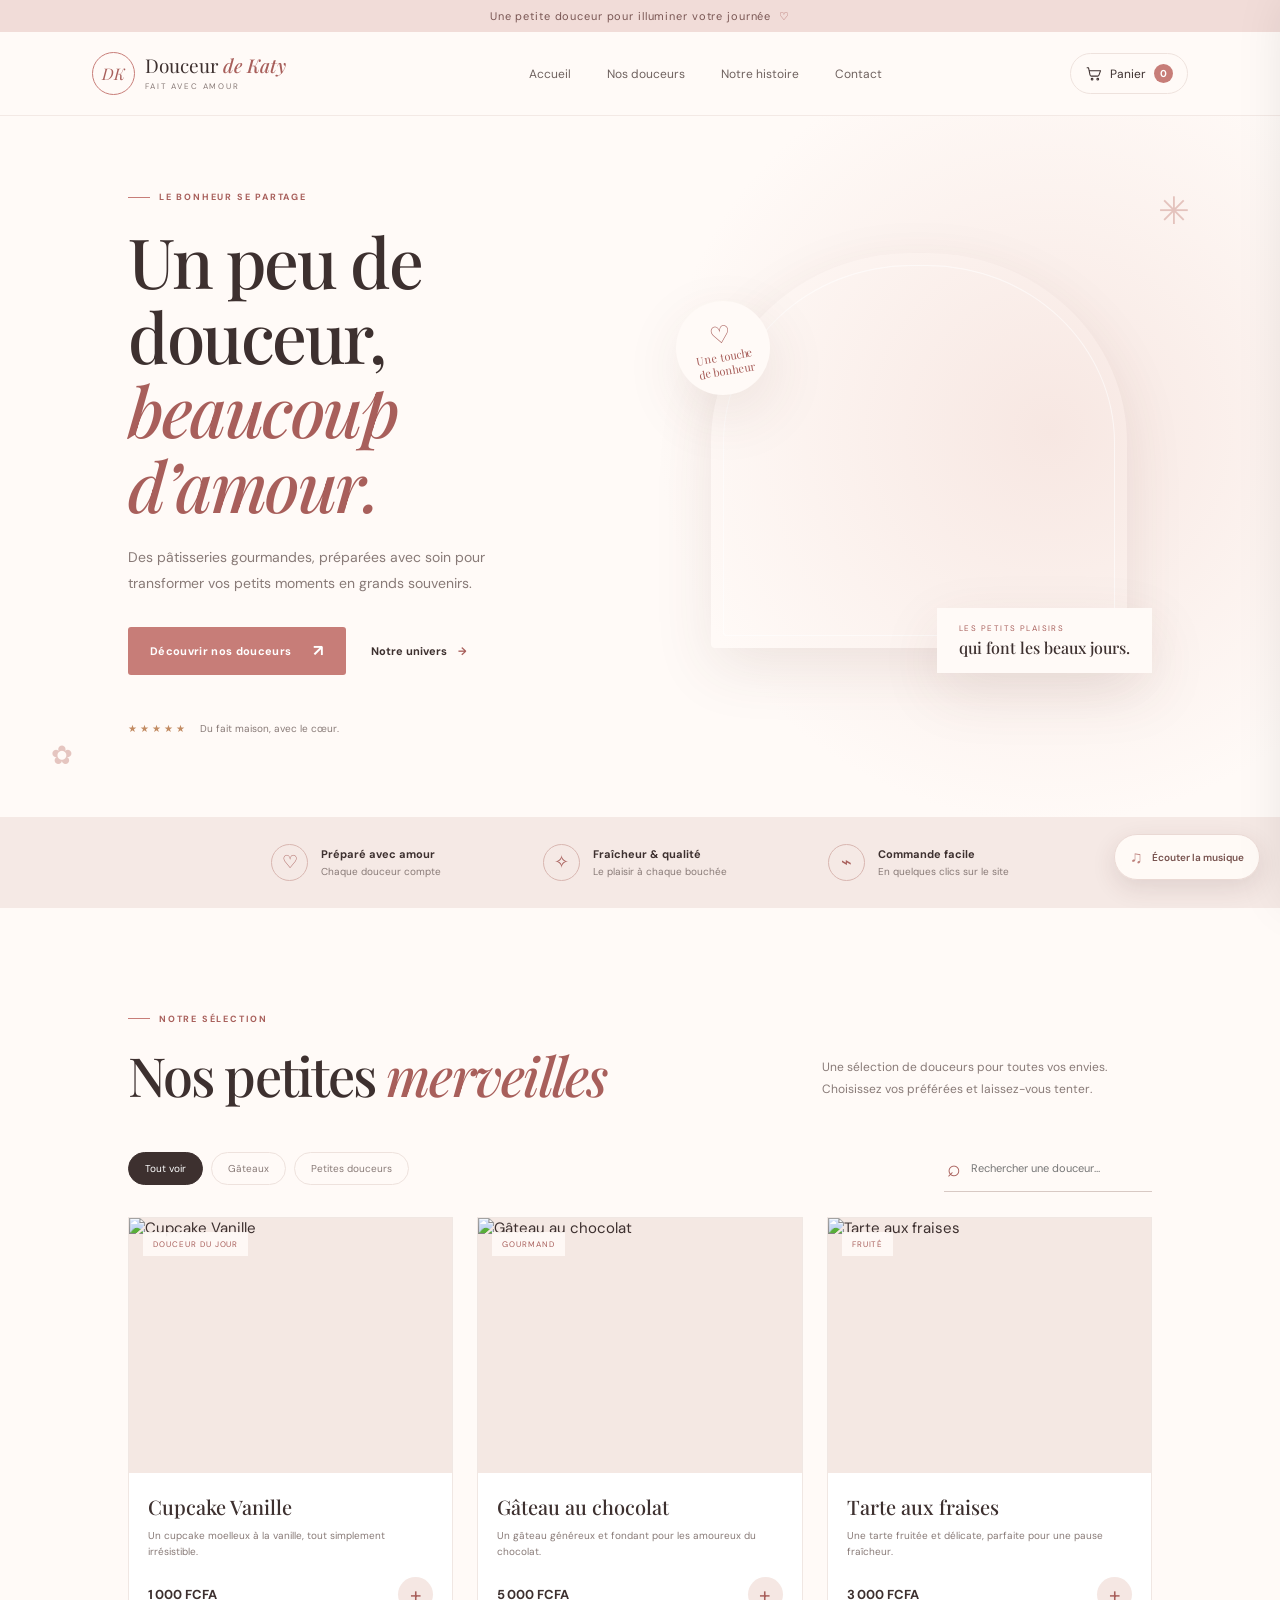
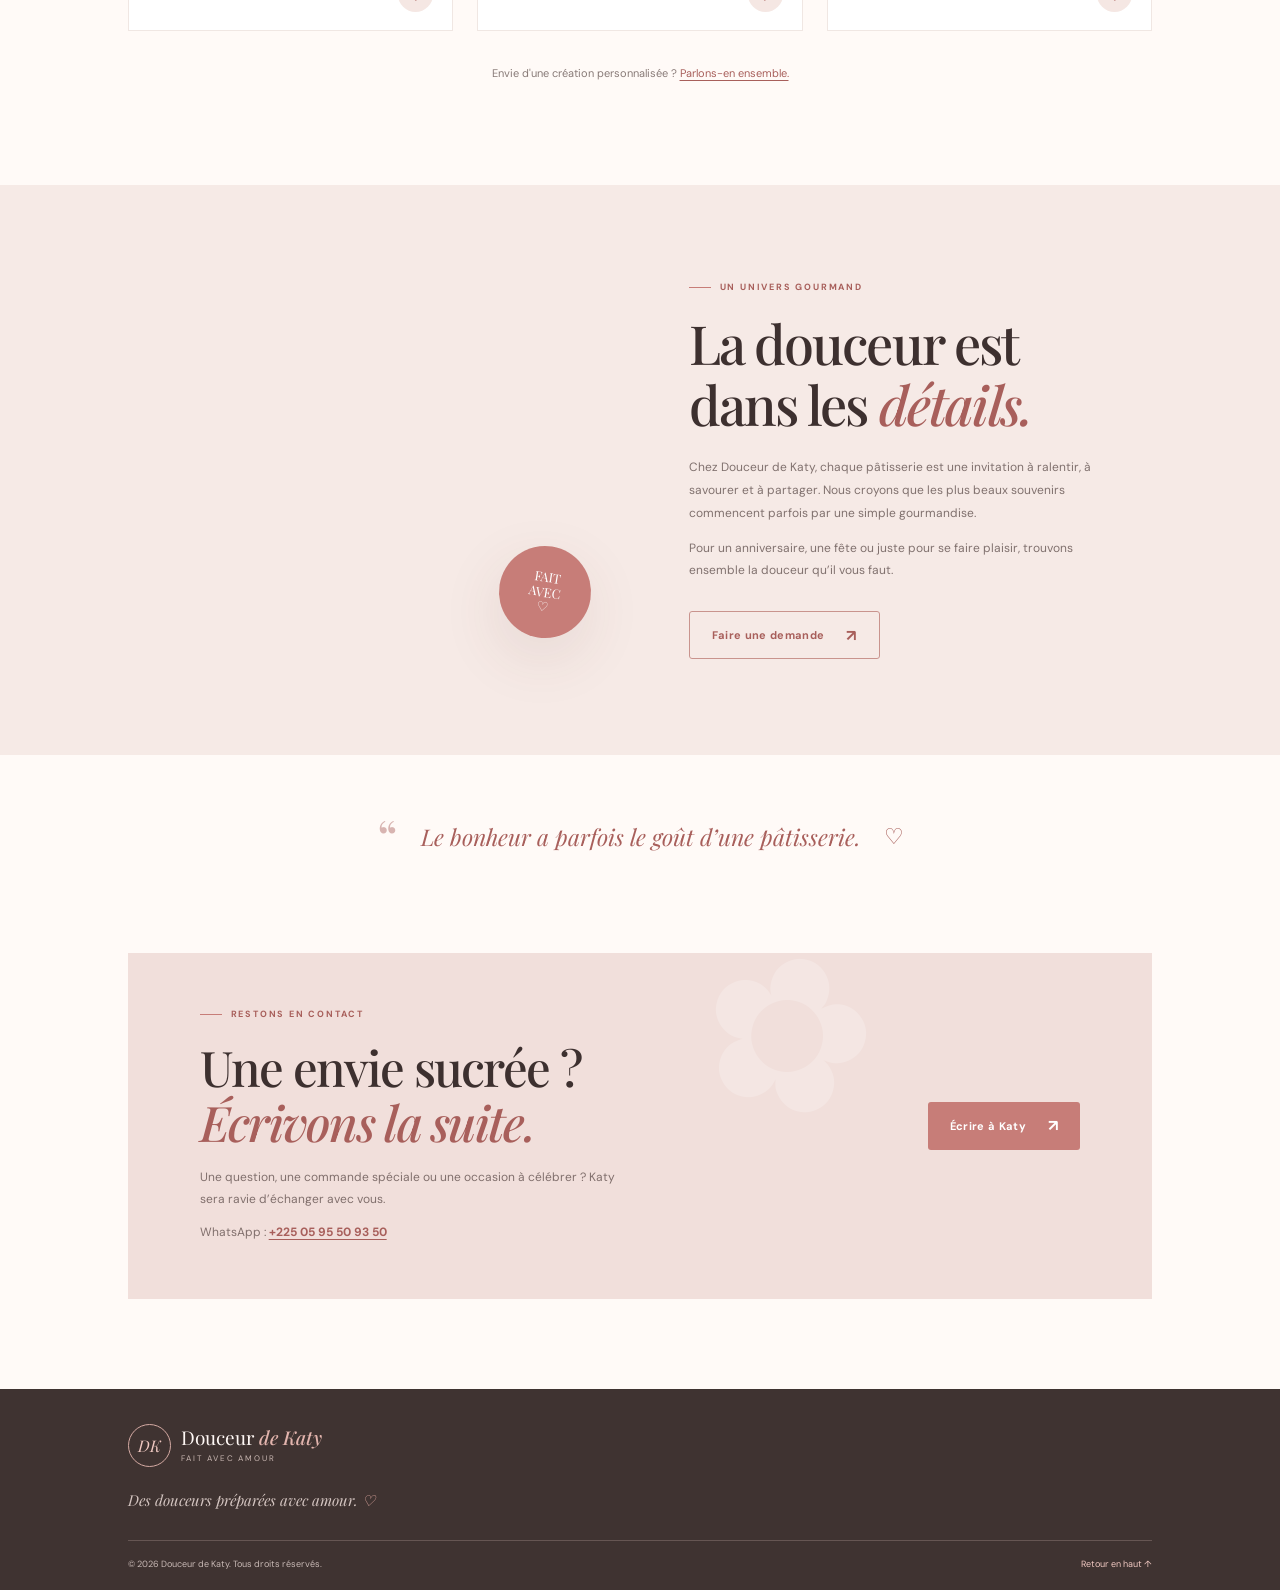
==== index.html @ 5e724a53 "Publish Douceur de Katy site" ====
<!DOCTYPE html>
<html lang="fr">
<head>
  <meta charset="UTF-8">
  <meta name="viewport" content="width=device-width, initial-scale=1.0">
  <meta name="description" content="Douceur de Katy — pâtisseries préparées avec amour. Découvrez nos douceurs et passez commande directement sur notre site.">
  <meta name="theme-color" content="#fff8f5">
  <title>Douceur de Katy | Des douceurs préparées avec amour</title>
  <link rel="preconnect" href="https://fonts.googleapis.com">
  <link rel="preconnect" href="https://fonts.gstatic.com" crossorigin>
  <link href="https://fonts.googleapis.com/css2?family=DM+Sans:wght@400;500;600;700&family=Playfair+Display:wght@500;600;700&display=swap" rel="stylesheet">
  <link rel="stylesheet" href="style.css">
</head>
<body>
  <div class="announcement">Une petite douceur pour illuminer votre journée <span>♡</span></div>
  <header class="site-header" id="top">
    <a class="brand" href="#top" aria-label="Douceur de Katy, accueil">
      <span class="brand-mark">DK</span>
      <span class="brand-name">Douceur <em>de Katy</em><small>FAIT AVEC AMOUR</small></span>
    </a>
    <button class="menu-toggle" id="menuToggle" aria-label="Ouvrir le menu" aria-expanded="false"><span></span><span></span><span></span></button>
    <nav class="main-nav" id="mainNav">
      <a href="#top">Accueil</a><a href="#boutique">Nos douceurs</a><a href="#histoire">Notre histoire</a><a href="#contact">Contact</a>
    </nav>
    <button class="cart-button" id="openCart" aria-label="Ouvrir le panier">
      <svg viewBox="0 0 24 24" aria-hidden="true"><path d="M3 4h2l2.1 10.1a2 2 0 0 0 2 1.6h8.7a2 2 0 0 0 1.9-1.4L22 8H6"/><circle cx="10" cy="20" r="1.2"/><circle cx="18" cy="20" r="1.2"/></svg>
      <span>Panier</span><b id="cartCount">0</b>
    </button>
  </header>

  <main>
    <section class="hero">
      <div class="hero-copy reveal">
        <p class="eyebrow"><span></span> LE BONHEUR SE PARTAGE</p>
        <h1>Un peu de douceur,<br><em>beaucoup d’amour.</em></h1>
        <p class="hero-text">Des pâtisseries gourmandes, préparées avec soin pour transformer vos petits moments en grands souvenirs.</p>
        <div class="hero-actions"><a class="btn btn-primary" href="#boutique">Découvrir nos douceurs <span>↗</span></a><a class="text-link" href="#histoire">Notre univers <span>→</span></a></div>
        <div class="hero-note"><span class="note-stars">★★★★★</span><span>Du fait maison, avec le cœur.</span></div>
      </div>
      <div class="hero-visual reveal">
        <div class="hero-photo"></div>
        <div class="photo-sticker"><span>♡</span><small>Une touche<br>de bonheur</small></div>
        <div class="hero-caption"><span>LES PETITS PLAISIRS</span><b>qui font les beaux jours.</b></div>
      </div>
      <div class="hero-decoration decor-one">✳</div><div class="hero-decoration decor-two">✿</div>
    </section>

    <section class="benefits" aria-label="Nos engagements">
      <div><span class="benefit-icon">♡</span><p><b>Préparé avec amour</b><small>Chaque douceur compte</small></p></div>
      <div><span class="benefit-icon">✧</span><p><b>Fraîcheur & qualité</b><small>Le plaisir à chaque bouchée</small></p></div>
      <div><span class="benefit-icon">⌁</span><p><b>Commande facile</b><small>En quelques clics sur le site</small></p></div>
    </section>

    <section class="shop-section section-pad" id="boutique">
      <div class="section-heading reveal">
        <div><p class="eyebrow"><span></span> NOTRE SÉLECTION</p><h2>Nos petites <em>merveilles</em></h2></div>
        <p>Une sélection de douceurs pour toutes vos envies. Choisissez vos préférées et laissez-vous tenter.</p>
      </div>
      <div class="shop-tools reveal">
        <div class="filters" id="filters"><button class="filter active" data-filter="Tous">Tout voir</button><button class="filter" data-filter="Gâteaux">Gâteaux</button><button class="filter" data-filter="Individuels">Petites douceurs</button></div>
        <label class="search-box"><span>⌕</span><input type="search" id="productSearch" placeholder="Rechercher une douceur…" aria-label="Rechercher un produit"></label>
      </div>
      <div class="product-grid" id="productGrid"></div>
      <p class="catalog-note">Envie d'une création personnalisée ? <a href="#contact">Parlons-en ensemble.</a></p>
    </section>

    <section class="story-section" id="histoire">
      <div class="story-image reveal"><div class="story-image-inner"></div><span class="story-seal">FAIT<br>AVEC<br>♡</span></div>
      <div class="story-copy reveal"><p class="eyebrow"><span></span> UN UNIVERS GOURMAND</p><h2>La douceur est<br>dans les <em>détails.</em></h2><p>Chez Douceur de Katy, chaque pâtisserie est une invitation à ralentir, à savourer et à partager. Nous croyons que les plus beaux souvenirs commencent parfois par une simple gourmandise.</p><p>Pour un anniversaire, une fête ou juste pour se faire plaisir, trouvons ensemble la douceur qu’il vous faut.</p><a href="#contact" class="btn btn-outline">Faire une demande <span>↗</span></a></div>
    </section>

    <section class="quote-band"><span>“</span><p>Le bonheur a parfois le goût d’une pâtisserie.</p><span>♡</span></section>

    <section class="contact-section section-pad" id="contact">
      <div class="contact-card reveal">
        <div><p class="eyebrow"><span></span> RESTONS EN CONTACT</p><h2>Une envie sucrée ?<br><em>Écrivons la suite.</em></h2><p>Une question, une commande spéciale ou une occasion à célébrer ? Katy sera ravie d’échanger avec vous.</p><p class="contact-whatsapp">WhatsApp : <a href="https://wa.me/2250595509350" target="_blank" rel="noopener noreferrer">+225 05 95 50 93 50</a></p></div>
        <a class="btn btn-primary" href="https://wa.me/2250595509350" target="_blank" rel="noopener noreferrer">Écrire à Katy <span>↗</span></a>
        <div class="contact-flower">✿</div>
      </div>
    </section>
  </main>

  <footer class="footer" id="footer">
    <a class="brand footer-brand" href="#top"><span class="brand-mark">DK</span><span class="brand-name">Douceur <em>de Katy</em><small>FAIT AVEC AMOUR</small></span></a>
    <p>Des douceurs préparées avec amour. <span>♡</span></p>
    <div class="footer-bottom"><span>© <span id="year"></span> Douceur de Katy. Tous droits réservés.</span><a href="#top">Retour en haut ↑</a></div>
  </footer>

  <div class="cart-overlay" id="cartOverlay"></div>
  <aside class="cart-drawer" id="cartDrawer" aria-label="Votre panier" aria-hidden="true">
    <div class="cart-head"><div><p class="eyebrow">VOTRE SÉLECTION</p><h3>Mon panier <span id="drawerCount">(0)</span></h3></div><button class="icon-button" id="closeCart" aria-label="Fermer le panier">×</button></div>
    <div class="cart-items" id="cartItems"><div class="empty-cart"><span>♡</span><b>Votre panier est encore vide</b><p>Ajoutez une petite douceur pour commencer.</p></div></div>
    <div class="cart-foot"><div class="total-line"><span>Total estimé</span><strong id="cartTotal">0 FCFA</strong></div><p>Le paiement se fera à la livraison ou au retrait.</p><button class="btn btn-primary checkout-button" id="checkoutButton">Finaliser ma commande <span>↗</span></button></div>
  </aside>

  <div class="checkout-modal" id="checkoutModal" aria-hidden="true">
    <div class="modal-backdrop" id="modalBackdrop"></div>
    <form class="checkout-form" id="checkoutForm">
      <button type="button" class="icon-button modal-close" id="closeModal" aria-label="Fermer">×</button>
      <p class="eyebrow"><span></span> DERNIÈRE ÉTAPE</p><h3>Vos coordonnées</h3><p class="modal-intro">Vérifiez votre sélection, renseignez vos informations, puis envoyez le récapitulatif directement à Katy sur WhatsApp.</p>
      <label>Nom et prénom<input name="name" required autocomplete="name" placeholder="Votre nom complet"></label>
      <label>Votre numéro de téléphone<input name="phone" required type="tel" autocomplete="tel" placeholder="Ex. 07 00 00 00 00"></label>
      <label>Mode de réception<select name="fulfillment" id="fulfillment" required><option value="Livraison">Livraison</option><option value="Retrait sur place">Retrait sur place</option></select></label>
      <label id="detailsLabel">Adresse de livraison <span class="field-note">(obligatoire pour la livraison)</span><textarea name="details" id="customerDetails" rows="2" required placeholder="Commune, quartier, rue et repère"></textarea></label>
      <button class="btn btn-primary modal-submit" type="submit">Continuer sur WhatsApp <span>↗</span></button>
      <small class="privacy-note">Le message récapitulatif contiendra les gâteaux choisis, leurs prix, leurs photos et vos coordonnées. Le paiement se fera à la livraison ou au retrait.</small>
    </form>
  </div>
  <div class="music-control">
    <audio id="siteMusic" autoplay loop preload="auto"><source src="musique-douceur.mp3" type="audio/mpeg"></audio>
    <button type="button" id="musicToggle" aria-pressed="false" aria-label="Activer la musique du site"><span class="music-icon">♫</span><span id="musicLabel">Écouter la musique</span></button>
  </div>
  <div class="toast" id="toast" role="status"></div>
  <script src="script.js"></script>
</body>
</html>
---- style.css ----
@import url('https://fonts.googleapis.com/css2?family=DM+Sans:wght@400;500;600;700&family=Playfair+Display:ital,wght@0,500;0,600;0,700;1,500;1,600&display=swap');
:root{--cream:#fffaf7;--pink:#f6e5e2;--rose:#c77d78;--rose-dark:#a85f5b;--ink:#3d302f;--muted:#887a77;--line:#eee2dd;--white:#fff;--serif:'Playfair Display',Georgia,serif;--sans:'DM Sans',Arial,sans-serif;--shadow:0 20px 60px rgba(94,58,52,.10)}
*{box-sizing:border-box}html{scroll-behavior:smooth;scroll-padding-top:90px}body{margin:0;background:var(--cream);color:var(--ink);font-family:var(--sans);font-size:15px}button,input,select,textarea{font:inherit}button,a{-webkit-tap-highlight-color:transparent}a{color:inherit;text-decoration:none}.announcement{height:32px;display:flex;align-items:center;justify-content:center;gap:8px;background:#f1dcd8;color:#795653;font-size:11px;letter-spacing:.08em}.announcement span{color:var(--rose-dark)}.site-header{height:84px;padding:0 7.2%;display:flex;align-items:center;justify-content:space-between;background:rgba(255,250,247,.94);position:sticky;top:0;z-index:20;border-bottom:1px solid rgba(238,226,221,.7);backdrop-filter:blur(14px)}.brand{display:flex;align-items:center;gap:10px}.brand-mark{width:43px;height:43px;border:1px solid var(--rose);border-radius:50%;display:grid;place-items:center;color:var(--rose-dark);font-family:var(--serif);font-size:16px;font-style:italic}.brand-name{font-family:var(--serif);font-size:19px;line-height:1.05}.brand-name em{color:var(--rose-dark);font-weight:500}.brand-name small{display:block;margin-top:5px;font:8px var(--sans);letter-spacing:.23em;color:var(--muted)}.main-nav{display:flex;gap:36px;margin-left:5%}.main-nav a{font-size:12px;color:#6f625f;transition:color .2s}.main-nav a:hover{color:var(--rose-dark)}.cart-button{border:1px solid var(--line);background:transparent;border-radius:30px;padding:10px 14px;display:flex;align-items:center;gap:8px;font-size:12px;color:var(--ink);cursor:pointer}.cart-button svg{width:17px;fill:none;stroke:currentColor;stroke-width:1.5;stroke-linecap:round;stroke-linejoin:round}.cart-button b{background:var(--rose);color:white;border-radius:50%;width:19px;height:19px;display:grid;place-items:center;font-size:10px}.menu-toggle{display:none}
.hero{min-height:590px;padding:75px 10% 82px;display:grid;grid-template-columns:1fr 1fr;align-items:center;gap:7%;position:relative;overflow:hidden;background:radial-gradient(circle at 82% 45%,#f7e7e2 0,transparent 35%),var(--cream)}.hero-copy{max-width:510px;position:relative;z-index:2}.eyebrow{font-size:9px;font-weight:700;letter-spacing:.2em;color:var(--rose-dark);display:flex;align-items:center;gap:9px;margin:0 0 20px}.eyebrow span{width:22px;height:1px;background:var(--rose)}h1,h2,h3,p{margin-top:0}h1,h2{font-family:var(--serif);font-weight:500;letter-spacing:-.035em}h1{font-size:clamp(45px,5.4vw,72px);line-height:1.08;margin-bottom:22px}h1 em,h2 em{color:var(--rose-dark);font-weight:500}.hero-text{max-width:410px;color:var(--muted);line-height:1.9;font-size:14px}.hero-actions{display:flex;align-items:center;gap:25px;margin-top:30px}.btn{min-height:48px;padding:0 22px;display:inline-flex;align-items:center;justify-content:center;gap:22px;border:0;border-radius:3px;font-size:11px;font-weight:700;letter-spacing:.03em;cursor:pointer;transition:transform .25s,background .25s,box-shadow .25s}.btn:hover{transform:translateY(-3px);box-shadow:0 10px 25px rgba(168,95,91,.18)}.btn-primary{background:var(--rose);color:white}.btn-primary:hover{background:var(--rose-dark)}.btn span{font-size:16px}.text-link{font-size:11px;font-weight:700;color:var(--ink)}.text-link span{margin-left:8px;color:var(--rose-dark)}.hero-note{display:flex;align-items:center;gap:12px;margin-top:47px;color:var(--muted);font-size:10px}.note-stars{letter-spacing:3px;color:#c28b62}.hero-visual{height:420px;position:relative;max-width:490px;width:100%;justify-self:end}.hero-photo{position:absolute;inset:0 25px 25px 35px;border-radius:48% 48% 4px 4px;background:url('https://images.unsplash.com/photo-1578985545062-69928b1d9587?auto=format&fit=crop&w=1100&q=85') center/cover;box-shadow:var(--shadow)}.hero-photo:after{content:"";position:absolute;inset:12px;border:1px solid rgba(255,255,255,.6);border-radius:inherit}.photo-sticker{position:absolute;left:0;top:48px;width:94px;height:94px;border-radius:50%;background:#fffaf7;box-shadow:var(--shadow);display:flex;flex-direction:column;align-items:center;justify-content:center;color:var(--rose-dark);transform:rotate(-10deg)}.photo-sticker span{font-size:24px}.photo-sticker small{text-align:center;font-family:var(--serif);font-size:11px;line-height:1.2}.hero-caption{position:absolute;right:0;bottom:0;background:#fffaf7;padding:15px 22px;box-shadow:var(--shadow);display:flex;flex-direction:column;gap:4px}.hero-caption span{font-size:8px;letter-spacing:.18em;color:var(--rose-dark)}.hero-caption b{font-family:var(--serif);font-size:16px;font-weight:500}.hero-decoration{position:absolute;color:#d8aaa3;opacity:.65;font-size:38px}.decor-one{top:70px;right:7%}.decor-two{bottom:45px;left:4%;font-size:26px}
.benefits{background:#f5e9e5;display:flex;justify-content:center;gap:9%;padding:27px 6%}.benefits>div{display:flex;align-items:center;gap:13px}.benefit-icon{width:37px;height:37px;border:1px solid #d9b7b1;border-radius:50%;display:grid;place-items:center;color:var(--rose-dark);font-size:18px}.benefits p{margin:0;display:flex;flex-direction:column;gap:4px}.benefits b{font-size:11px}.benefits small{font-size:10px;color:var(--muted)}
.section-pad{padding:105px 10%}.section-heading{display:flex;align-items:end;justify-content:space-between;gap:30px}.section-heading h2,.story-copy h2,.contact-card h2{font-size:clamp(37px,4.3vw,54px);line-height:1.12;margin:0}.section-heading>p{max-width:330px;color:var(--muted);font-size:12px;line-height:1.8;margin-bottom:5px}.shop-tools{display:flex;justify-content:space-between;align-items:center;margin:40px 0 25px;gap:20px}.filters{display:flex;gap:8px;flex-wrap:wrap}.filter{border:1px solid var(--line);background:transparent;border-radius:30px;padding:9px 16px;color:var(--muted);font-size:10px;cursor:pointer;transition:.2s}.filter.active,.filter:hover{background:var(--ink);color:white;border-color:var(--ink)}.search-box{display:flex;align-items:center;gap:8px;border-bottom:1px solid #d8c9c4;padding:8px 3px;color:var(--rose-dark)}.search-box span{font-size:23px}.search-box input{border:0;outline:0;background:transparent;font-size:11px;width:180px;color:var(--ink)}.product-grid{display:grid;grid-template-columns:repeat(3,1fr);gap:24px}.product-card{background:white;border:1px solid #f0e7e3;transition:transform .3s,box-shadow .3s;position:relative}.product-card:hover{transform:translateY(-7px);box-shadow:var(--shadow)}.product-image{height:255px;overflow:hidden;position:relative;background:#f4e8e3}.product-image img{width:100%;height:100%;object-fit:cover;transition:transform .7s}.product-card:hover .product-image img{transform:scale(1.06)}.product-tag{position:absolute;top:14px;left:14px;background:rgba(255,250,247,.92);padding:7px 10px;font-size:8px;letter-spacing:.12em;color:var(--rose-dark)}.product-info{padding:20px 19px 18px}.product-info h3{font-family:var(--serif);font-size:20px;font-weight:500;margin:0 0 8px}.product-info p{font-size:10px;color:var(--muted);line-height:1.6;min-height:32px;margin-bottom:17px}.product-bottom{display:flex;align-items:center;justify-content:space-between}.product-price{font-weight:700;font-size:13px}.add-button{width:35px;height:35px;border:0;border-radius:50%;background:#f5e7e3;color:var(--rose-dark);font-size:21px;cursor:pointer;transition:.2s}.add-button:hover{background:var(--rose);color:white;transform:rotate(90deg)}.catalog-note{text-align:center;color:var(--muted);font-size:11px;margin:35px 0 0}.catalog-note a{color:var(--rose-dark);text-decoration:underline;text-underline-offset:3px}
.story-section{background:#f6eae6;padding:85px 12%;display:grid;grid-template-columns:1fr 1fr;gap:10%;align-items:center}.story-image{height:400px;position:relative}.story-image-inner{height:100%;width:85%;background:url('https://images.unsplash.com/photo-1488477181946-6428a0291777?auto=format&fit=crop&w=900&q=85') center/cover;border-radius:48% 48% 3px 3px}.story-seal{position:absolute;right:0;bottom:32px;width:92px;height:92px;border-radius:50%;background:var(--rose);color:white;display:grid;place-items:center;text-align:center;font-family:var(--serif);font-size:13px;line-height:1.15;transform:rotate(9deg);box-shadow:var(--shadow)}.story-copy h2{margin-bottom:22px}.story-copy>p:not(.eyebrow){font-size:12px;line-height:1.9;color:#80716e;max-width:440px}.btn-outline{border:1px solid #c9948e;color:var(--rose-dark);background:transparent;margin-top:17px}.btn-outline:hover{background:white}.quote-band{padding:48px 15px;text-align:center;display:flex;justify-content:center;align-items:center;gap:23px;color:var(--rose-dark)}.quote-band p{font:italic 23px var(--serif);margin:0}.quote-band>span:first-child{font:50px var(--serif);opacity:.45}.quote-band>span:last-child{font-size:22px}
.contact-section{padding-top:35px;padding-bottom:90px}.contact-card{position:relative;overflow:hidden;background:#f1dfdb;padding:55px 7%;display:flex;align-items:center;justify-content:space-between;gap:30px}.contact-card>div:first-child{max-width:530px;position:relative;z-index:1}.contact-card h2{font-size:clamp(35px,4vw,49px);margin-bottom:17px}.contact-card>div:first-child>p:not(.eyebrow){color:#806f6c;font-size:12px;line-height:1.8;max-width:420px;margin-bottom:0}.contact-card>div:first-child>.contact-whatsapp{margin-top:12px;font-size:11px}.contact-whatsapp a{font-weight:700;color:var(--rose-dark);text-decoration:underline;text-underline-offset:3px}.contact-card .btn{position:relative;z-index:1;white-space:nowrap}.contact-flower{position:absolute;right:27%;top:-55px;font-size:210px;color:rgba(255,255,255,.22);transform:rotate(15deg)}
.footer{padding:35px 10% 20px;background:#3f3331;color:#fff8f5}.footer-brand .brand-mark{border-color:#d5aaa3;color:#f1c9c2}.footer-brand .brand-name em{color:#e2b4ad}.footer-brand .brand-name small{color:#c9b7b2}.footer>p{margin:23px 0 30px;color:#d4c5c1;font:italic 15px var(--serif)}.footer>p span{color:#e4aaa2}.footer-bottom{border-top:1px solid #665653;padding-top:17px;display:flex;justify-content:space-between;color:#c8b9b5;font-size:9px}.footer-bottom a{color:#f1c9c2}
.cart-overlay,.modal-backdrop{position:fixed;inset:0;background:rgba(40,28,26,.42);opacity:0;visibility:hidden;transition:.3s;z-index:40}.cart-overlay.show,.modal-backdrop.show{opacity:1;visibility:visible}.cart-drawer{position:fixed;z-index:41;right:0;top:0;height:100%;width:min(430px,100%);background:var(--cream);padding:28px;display:flex;flex-direction:column;transform:translateX(105%);transition:transform .35s ease;box-shadow:-15px 0 50px rgba(0,0,0,.1)}.cart-drawer.open{transform:translateX(0)}.cart-head{display:flex;justify-content:space-between;align-items:center;border-bottom:1px solid var(--line);padding-bottom:18px}.cart-head .eyebrow{margin-bottom:6px}.cart-head h3,.checkout-form h3{font:27px var(--serif);margin:0}.cart-head h3 span{font:11px var(--sans);color:var(--muted)}.icon-button{border:0;background:#f2e5e1;width:35px;height:35px;border-radius:50%;font-size:23px;color:var(--rose-dark);cursor:pointer}.cart-items{flex:1;overflow:auto;padding:15px 0}.empty-cart{height:100%;display:flex;flex-direction:column;align-items:center;justify-content:center;text-align:center;color:var(--muted)}.empty-cart span{font-size:40px;color:#d6aaa3}.empty-cart b{color:var(--ink);font-family:var(--serif);font-size:18px;margin:12px 0 6px}.empty-cart p{font-size:11px}.cart-row{display:grid;grid-template-columns:65px 1fr auto;gap:12px;padding:13px 0;border-bottom:1px solid var(--line);align-items:center}.cart-row img{width:65px;height:65px;object-fit:cover}.cart-row h4{font:16px var(--serif);margin:0 0 5px}.cart-row small{color:var(--muted);font-size:10px}.qty-control{display:flex;align-items:center;gap:9px;margin-top:8px}.qty-control button{border:1px solid var(--line);background:white;width:23px;height:23px;border-radius:50%;cursor:pointer;color:var(--rose-dark)}.remove-item{border:0;background:none;color:#a99a96;cursor:pointer;font-size:17px}.cart-foot{border-top:1px solid var(--line);padding-top:18px}.total-line{display:flex;justify-content:space-between;font-size:12px}.total-line strong{font-size:17px}.cart-foot>p{font-size:10px;color:var(--muted);margin:10px 0 16px}.checkout-button{width:100%}.checkout-button:disabled{opacity:.45;cursor:not-allowed;transform:none;box-shadow:none}
.checkout-modal{position:fixed;inset:0;z-index:50;display:grid;place-items:center;padding:18px;visibility:hidden;opacity:0;transition:.25s}.checkout-modal.open{visibility:visible;opacity:1}.checkout-form{position:relative;z-index:52;background:var(--cream);width:min(470px,100%);padding:35px;box-shadow:var(--shadow);transform:translateY(15px);transition:.25s}.checkout-modal.open .checkout-form{transform:translateY(0)}.modal-close{position:absolute;right:20px;top:20px}.checkout-form .eyebrow{margin-bottom:10px}.checkout-form h3{font-size:30px}.modal-intro{font-size:11px;color:var(--muted);line-height:1.6;margin:10px 0 20px}.checkout-form label{display:block;font-size:10px;font-weight:700;color:#6f5e5b;margin:13px 0}.checkout-form input,.checkout-form select,.checkout-form textarea{display:block;width:100%;margin-top:7px;border:1px solid var(--line);background:white;padding:12px;font-size:11px;outline:none;color:var(--ink);border-radius:2px}.checkout-form input:focus,.checkout-form select:focus,.checkout-form textarea:focus{border-color:var(--rose)}.checkout-form textarea{resize:vertical}.modal-submit{width:100%;margin-top:8px}.privacy-note{display:block;text-align:center;color:var(--muted);font-size:9px;margin-top:12px}.toast{position:fixed;z-index:70;bottom:25px;left:50%;transform:translate(-50%,20px);background:#3f3331;color:white;padding:12px 18px;font-size:11px;opacity:0;visibility:hidden;transition:.25s;box-shadow:var(--shadow)}.toast.show{opacity:1;visibility:visible;transform:translate(-50%,0)}
.reveal{opacity:0;transform:translateY(22px);transition:opacity .75s ease,transform .75s ease}.reveal.visible{opacity:1;transform:translateY(0)}.product-card{animation:cardIn .5s both}@keyframes cardIn{from{opacity:0;transform:translateY(15px)}to{opacity:1;transform:translateY(0)}}@media(prefers-reduced-motion:reduce){*,*:before,*:after{scroll-behavior:auto!important;animation-duration:.01ms!important;transition-duration:.01ms!important}}
@media(max-width:900px){.site-header{padding:0 5%}.hero{padding-left:7%;padding-right:7%;gap:4%}.hero-visual{height:360px}.benefits{gap:4%}.section-pad{padding-left:7%;padding-right:7%}.story-section{padding-left:8%;padding-right:8%;gap:7%}.product-image{height:210px}.contact-card{padding:45px 5%}}
@media(max-width:680px){.announcement{font-size:9px}.site-header{height:72px}.brand-mark{width:38px;height:38px}.brand-name{font-size:17px}.menu-toggle{display:flex;flex-direction:column;gap:5px;border:0;background:transparent;padding:9px;margin-left:auto;margin-right:13px}.menu-toggle span{width:21px;height:1px;background:var(--ink)}.main-nav{position:absolute;left:0;right:0;top:72px;background:var(--cream);padding:0 7%;display:flex;flex-direction:column;gap:0;max-height:0;overflow:hidden;transition:max-height .3s,padding .3s;margin:0;box-shadow:0 15px 20px rgba(70,40,35,.06)}.main-nav.open{max-height:260px;padding-top:12px;padding-bottom:12px}.main-nav a{padding:12px 0;border-bottom:1px solid var(--line)}.cart-button{padding:8px 10px}.cart-button span{display:none}.hero{grid-template-columns:1fr;padding:60px 7% 65px;gap:35px}.hero-copy{max-width:100%}h1{font-size:49px}.hero-text{font-size:13px}.hero-note{margin-top:28px}.hero-visual{height:330px;width:90%;justify-self:center}.hero-photo{inset:0 18px 20px 25px}.photo-sticker{width:78px;height:78px;left:-10px}.hero-caption{padding:11px 15px}.hero-caption b{font-size:14px}.benefits{padding:23px 7%;display:grid;grid-template-columns:1fr;gap:17px}.benefit-icon{width:32px;height:32px}.section-pad{padding:72px 7%}.section-heading{display:block}.section-heading>p{margin-top:17px}.shop-tools{align-items:flex-start;flex-direction:column;margin:28px 0 20px}.search-box{width:100%}.search-box input{width:100%}.product-grid{grid-template-columns:repeat(2,minmax(0,1fr));gap:13px}.product-image{height:175px}.product-info{padding:14px 12px}.product-info h3{font-size:17px}.product-info p{font-size:9px;min-height:42px}.product-price{font-size:11px}.add-button{width:31px;height:31px}.story-section{grid-template-columns:1fr;padding:65px 8%;gap:38px}.story-image{height:320px;width:90%}.story-copy h2{font-size:43px}.quote-band{gap:12px}.quote-band p{font-size:17px}.contact-section{padding-top:15px;padding-bottom:65px}.contact-card{display:block;padding:38px 25px}.contact-card .btn{margin-top:24px}.contact-flower{right:-20px;top:20px;font-size:150px}.footer{padding:30px 7% 18px}.footer-bottom{gap:15px;line-height:1.6}.checkout-form{padding:28px 22px}.cart-drawer{padding:22px}}
@media(max-width:380px){.product-grid{grid-template-columns:1fr}.product-image{height:230px}.hero-actions{gap:14px;flex-wrap:wrap}.text-link{font-size:10px}}

/* Formulaire WhatsApp et lecteur musical discret */
.field-note{font-size:9px;font-weight:400;color:var(--muted)}
.music-control{position:fixed;right:20px;bottom:20px;z-index:35}
.music-control button{display:flex;align-items:center;gap:9px;border:1px solid #ead9d4;background:rgba(255,250,247,.96);color:#76514d;padding:11px 15px;border-radius:30px;box-shadow:0 8px 25px rgba(74,43,39,.12);font:600 10px var(--sans);cursor:pointer;backdrop-filter:blur(8px);transition:transform .2s,background .2s}
.music-control button:hover{transform:translateY(-2px);background:#fff}
.music-icon{font-size:17px;color:#bd827c}
@media(max-width:680px){.music-control{right:12px;bottom:12px}.music-control button{padding:10px 13px}}

.checkout-form{max-height:90vh;overflow-y:auto}
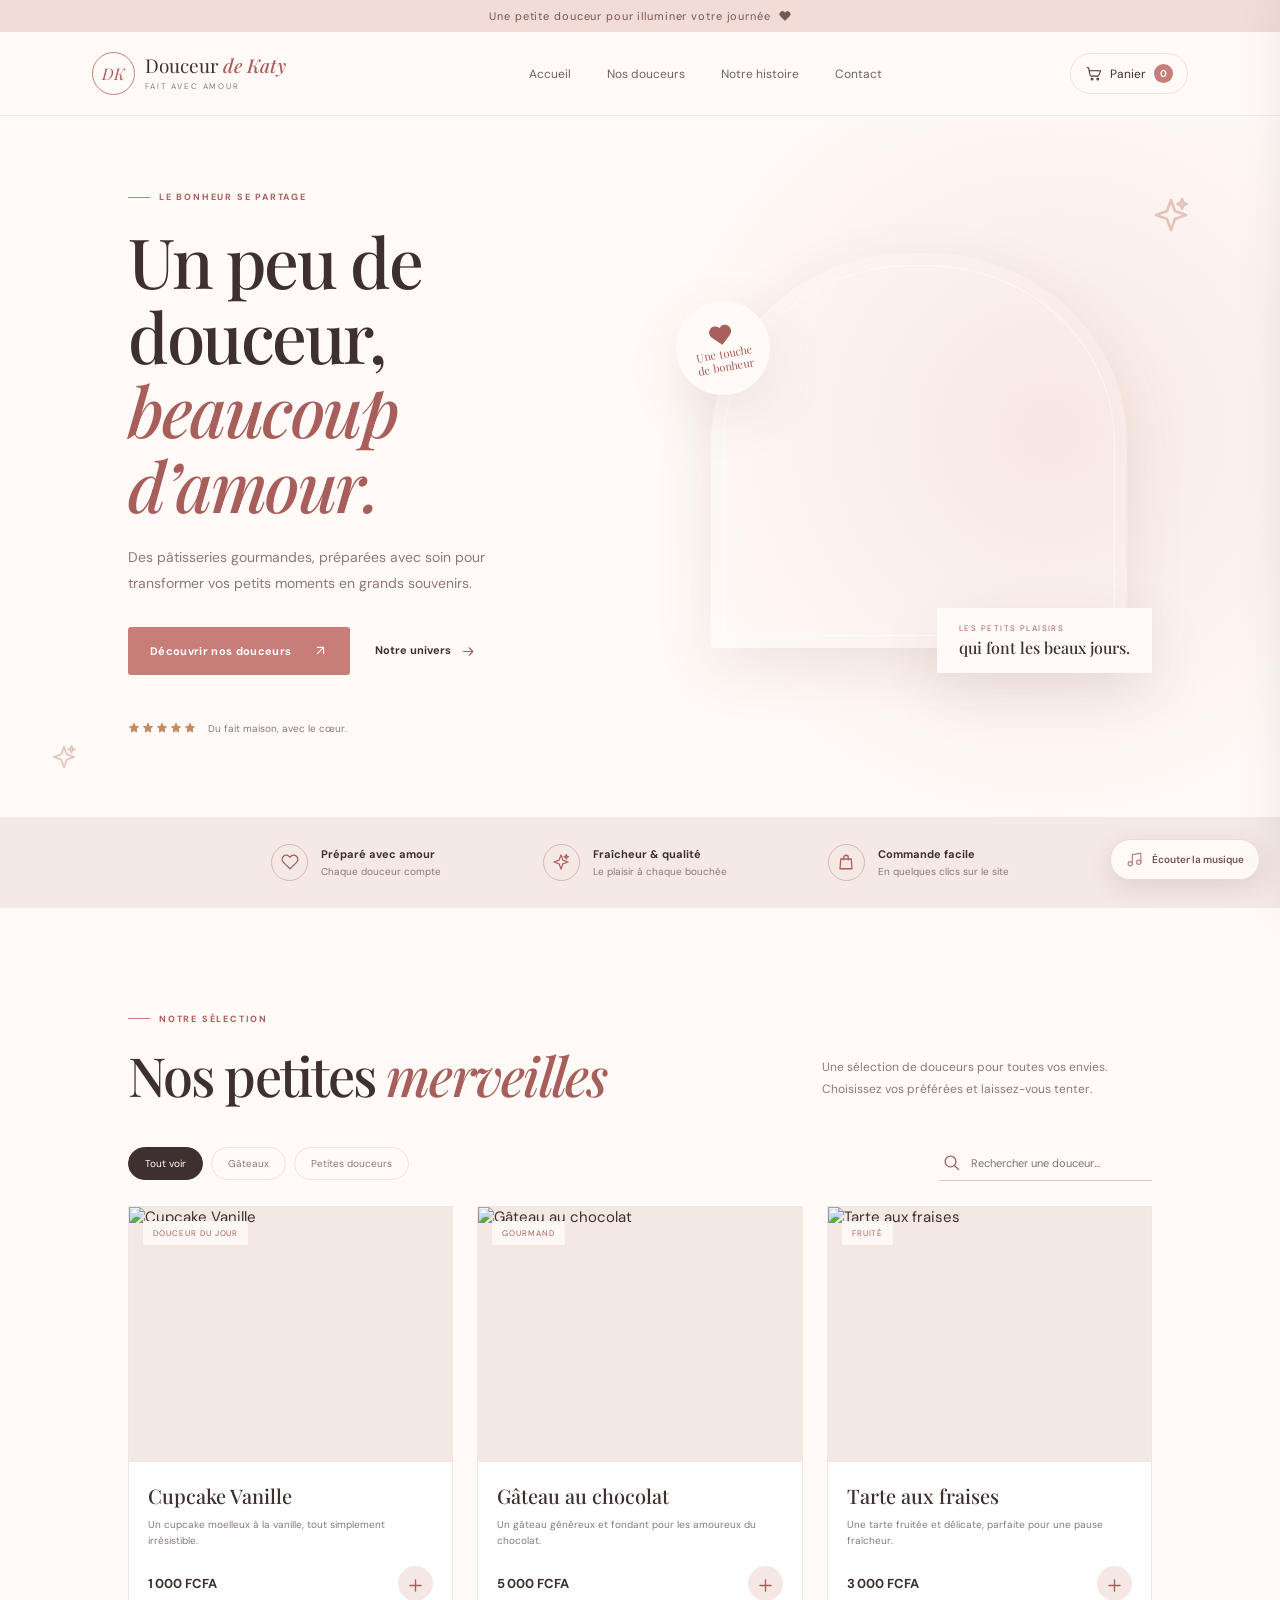
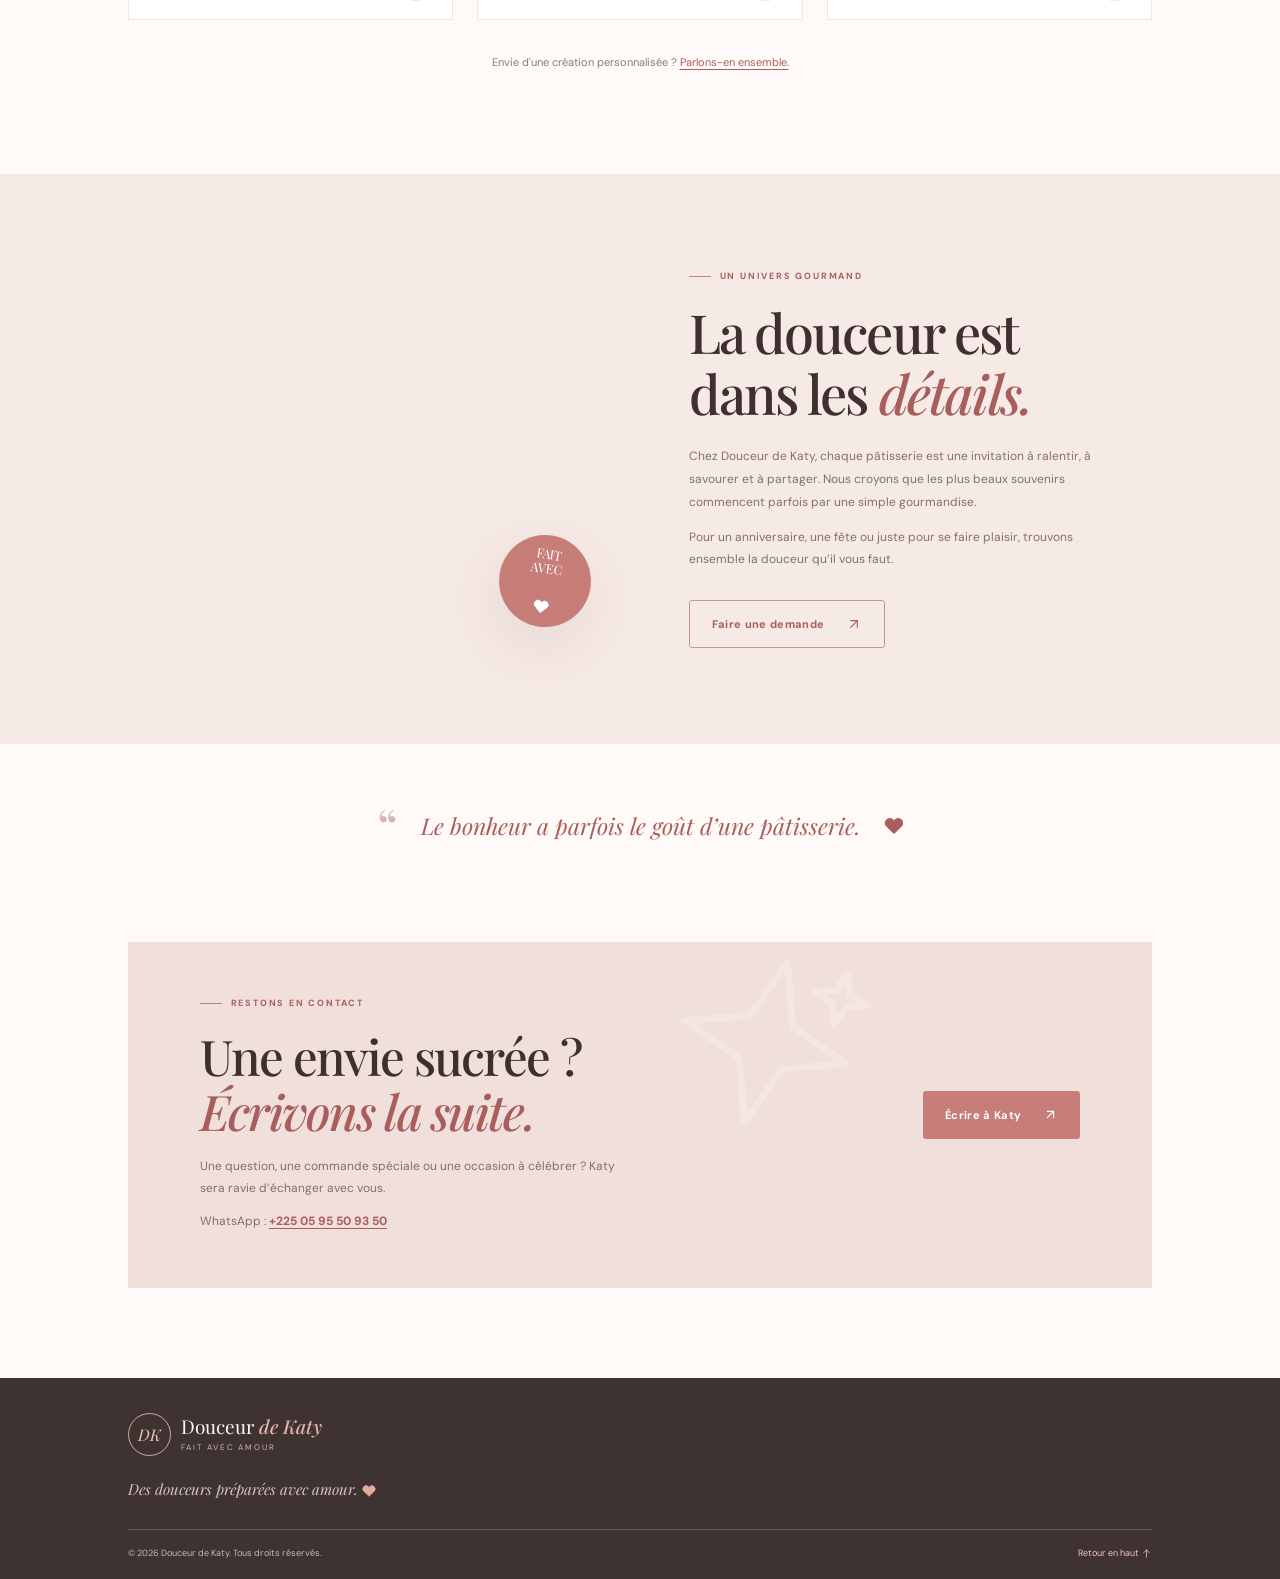
==== commit 57ce8b2d: "Replace emoji with SVG icons" ====
--- a/index.html
+++ b/index.html
@@ -12,7 +12,21 @@
   <link rel="stylesheet" href="style.css">
 </head>
 <body>
-  <div class="announcement">Une petite douceur pour illuminer votre journée <span>♡</span></div>
+  <svg class="icon-library" xmlns="http://www.w3.org/2000/svg" aria-hidden="true">
+    <symbol id="icon-heart" viewBox="0 0 24 24"><path d="M20.8 4.6a5.5 5.5 0 0 0-7.8 0L12 5.7l-1.1-1.1a5.5 5.5 0 0 0-7.8 7.8l1.1 1.1L12 21l7.8-7.5 1.1-1.1a5.5 5.5 0 0 0-.1-7.8Z"/></symbol>
+    <symbol id="icon-sparkle" viewBox="0 0 24 24"><path d="M12 2.5 14.5 9.5 21.5 12l-7 2.5-2.5 7-2.5-7L2.5 12l7-2.5 2.5-7Z"/><path d="m19 2 .8 2.2L22 5l-2.2.8L19 8l-.8-2.2L16 5l2.2-.8L19 2Z"/></symbol>
+    <symbol id="icon-bag" viewBox="0 0 24 24"><path d="M5 8h14l1 13H4L5 8Z"/><path d="M9 9V6a3 3 0 0 1 6 0v3"/></symbol>
+    <symbol id="icon-search" viewBox="0 0 24 24"><circle cx="10.8" cy="10.8" r="6.8"/><path d="m16 16 5 5"/></symbol>
+    <symbol id="icon-arrow-up-right" viewBox="0 0 24 24"><path d="M7 17 17 7M7 7h10v10"/></symbol>
+    <symbol id="icon-arrow-right" viewBox="0 0 24 24"><path d="M4 12h15m-6-6 6 6-6 6"/></symbol>
+    <symbol id="icon-arrow-up" viewBox="0 0 24 24"><path d="M12 20V4m-6 6 6-6 6 6"/></symbol>
+    <symbol id="icon-plus" viewBox="0 0 24 24"><path d="M12 5v14M5 12h14"/></symbol>
+    <symbol id="icon-minus" viewBox="0 0 24 24"><path d="M5 12h14"/></symbol>
+    <symbol id="icon-close" viewBox="0 0 24 24"><path d="m6 6 12 12M18 6 6 18"/></symbol>
+    <symbol id="icon-music" viewBox="0 0 24 24"><path d="M9 18V5l12-2v13"/><circle cx="6" cy="18" r="3"/><circle cx="18" cy="16" r="3"/></symbol>
+    <symbol id="icon-star" viewBox="0 0 24 24"><path d="m12 2.8 2.8 5.7 6.3.9-4.6 4.5 1.1 6.3-5.6-3-5.6 3 1.1-6.3L2.9 9.4l6.3-.9L12 2.8Z"/></symbol>
+  </svg>
+  <div class="announcement">Une petite douceur pour illuminer votre journée <svg class="icon icon-heart" aria-hidden="true"><use href="#icon-heart"></use></svg></div>
   <header class="site-header" id="top">
     <a class="brand" href="#top" aria-label="Douceur de Katy, accueil">
       <span class="brand-mark">DK</span>
@@ -34,21 +48,21 @@
         <p class="eyebrow"><span></span> LE BONHEUR SE PARTAGE</p>
         <h1>Un peu de douceur,<br><em>beaucoup d’amour.</em></h1>
         <p class="hero-text">Des pâtisseries gourmandes, préparées avec soin pour transformer vos petits moments en grands souvenirs.</p>
-        <div class="hero-actions"><a class="btn btn-primary" href="#boutique">Découvrir nos douceurs <span>↗</span></a><a class="text-link" href="#histoire">Notre univers <span>→</span></a></div>
-        <div class="hero-note"><span class="note-stars">★★★★★</span><span>Du fait maison, avec le cœur.</span></div>
+        <div class="hero-actions"><a class="btn btn-primary" href="#boutique">Découvrir nos douceurs <svg class="icon" aria-hidden="true"><use href="#icon-arrow-up-right"></use></svg></a><a class="text-link" href="#histoire">Notre univers <svg class="icon" aria-hidden="true"><use href="#icon-arrow-right"></use></svg></a></div>
+        <div class="hero-note"><span class="note-stars" aria-label="5 étoiles"><svg class="icon" aria-hidden="true"><use href="#icon-star"></use></svg><svg class="icon" aria-hidden="true"><use href="#icon-star"></use></svg><svg class="icon" aria-hidden="true"><use href="#icon-star"></use></svg><svg class="icon" aria-hidden="true"><use href="#icon-star"></use></svg><svg class="icon" aria-hidden="true"><use href="#icon-star"></use></svg></span><span>Du fait maison, avec le cœur.</span></div>
       </div>
       <div class="hero-visual reveal">
         <div class="hero-photo"></div>
-        <div class="photo-sticker"><span>♡</span><small>Une touche<br>de bonheur</small></div>
+        <div class="photo-sticker"><svg class="icon icon-heart" aria-hidden="true"><use href="#icon-heart"></use></svg><small>Une touche<br>de bonheur</small></div>
         <div class="hero-caption"><span>LES PETITS PLAISIRS</span><b>qui font les beaux jours.</b></div>
       </div>
-      <div class="hero-decoration decor-one">✳</div><div class="hero-decoration decor-two">✿</div>
+      <div class="hero-decoration decor-one"><svg class="icon" aria-hidden="true"><use href="#icon-sparkle"></use></svg></div><div class="hero-decoration decor-two"><svg class="icon" aria-hidden="true"><use href="#icon-sparkle"></use></svg></div>
     </section>
 
     <section class="benefits" aria-label="Nos engagements">
-      <div><span class="benefit-icon">♡</span><p><b>Préparé avec amour</b><small>Chaque douceur compte</small></p></div>
-      <div><span class="benefit-icon">✧</span><p><b>Fraîcheur & qualité</b><small>Le plaisir à chaque bouchée</small></p></div>
-      <div><span class="benefit-icon">⌁</span><p><b>Commande facile</b><small>En quelques clics sur le site</small></p></div>
+      <div><span class="benefit-icon"><svg class="icon" aria-hidden="true"><use href="#icon-heart"></use></svg></span><p><b>Préparé avec amour</b><small>Chaque douceur compte</small></p></div>
+      <div><span class="benefit-icon"><svg class="icon" aria-hidden="true"><use href="#icon-sparkle"></use></svg></span><p><b>Fraîcheur & qualité</b><small>Le plaisir à chaque bouchée</small></p></div>
+      <div><span class="benefit-icon"><svg class="icon" aria-hidden="true"><use href="#icon-bag"></use></svg></span><p><b>Commande facile</b><small>En quelques clics sur le site</small></p></div>
     </section>
 
     <section class="shop-section section-pad" id="boutique">
@@ -58,57 +72,57 @@
       </div>
       <div class="shop-tools reveal">
         <div class="filters" id="filters"><button class="filter active" data-filter="Tous">Tout voir</button><button class="filter" data-filter="Gâteaux">Gâteaux</button><button class="filter" data-filter="Individuels">Petites douceurs</button></div>
-        <label class="search-box"><span>⌕</span><input type="search" id="productSearch" placeholder="Rechercher une douceur…" aria-label="Rechercher un produit"></label>
+        <label class="search-box"><svg class="icon" aria-hidden="true"><use href="#icon-search"></use></svg><input type="search" id="productSearch" placeholder="Rechercher une douceur…" aria-label="Rechercher un produit"></label>
       </div>
       <div class="product-grid" id="productGrid"></div>
       <p class="catalog-note">Envie d'une création personnalisée ? <a href="#contact">Parlons-en ensemble.</a></p>
     </section>
 
     <section class="story-section" id="histoire">
-      <div class="story-image reveal"><div class="story-image-inner"></div><span class="story-seal">FAIT<br>AVEC<br>♡</span></div>
-      <div class="story-copy reveal"><p class="eyebrow"><span></span> UN UNIVERS GOURMAND</p><h2>La douceur est<br>dans les <em>détails.</em></h2><p>Chez Douceur de Katy, chaque pâtisserie est une invitation à ralentir, à savourer et à partager. Nous croyons que les plus beaux souvenirs commencent parfois par une simple gourmandise.</p><p>Pour un anniversaire, une fête ou juste pour se faire plaisir, trouvons ensemble la douceur qu’il vous faut.</p><a href="#contact" class="btn btn-outline">Faire une demande <span>↗</span></a></div>
+      <div class="story-image reveal"><div class="story-image-inner"></div><span class="story-seal">FAIT<br>AVEC<br><svg class="icon icon-heart" aria-hidden="true"><use href="#icon-heart"></use></svg></span></div>
+      <div class="story-copy reveal"><p class="eyebrow"><span></span> UN UNIVERS GOURMAND</p><h2>La douceur est<br>dans les <em>détails.</em></h2><p>Chez Douceur de Katy, chaque pâtisserie est une invitation à ralentir, à savourer et à partager. Nous croyons que les plus beaux souvenirs commencent parfois par une simple gourmandise.</p><p>Pour un anniversaire, une fête ou juste pour se faire plaisir, trouvons ensemble la douceur qu’il vous faut.</p><a href="#contact" class="btn btn-outline">Faire une demande <svg class="icon" aria-hidden="true"><use href="#icon-arrow-up-right"></use></svg></a></div>
     </section>
 
-    <section class="quote-band"><span>“</span><p>Le bonheur a parfois le goût d’une pâtisserie.</p><span>♡</span></section>
+    <section class="quote-band"><span>“</span><p>Le bonheur a parfois le goût d’une pâtisserie.</p><svg class="icon icon-heart" aria-hidden="true"><use href="#icon-heart"></use></svg></section>
 
     <section class="contact-section section-pad" id="contact">
       <div class="contact-card reveal">
         <div><p class="eyebrow"><span></span> RESTONS EN CONTACT</p><h2>Une envie sucrée ?<br><em>Écrivons la suite.</em></h2><p>Une question, une commande spéciale ou une occasion à célébrer ? Katy sera ravie d’échanger avec vous.</p><p class="contact-whatsapp">WhatsApp : <a href="https://wa.me/2250595509350" target="_blank" rel="noopener noreferrer">+225 05 95 50 93 50</a></p></div>
-        <a class="btn btn-primary" href="https://wa.me/2250595509350" target="_blank" rel="noopener noreferrer">Écrire à Katy <span>↗</span></a>
-        <div class="contact-flower">✿</div>
+        <a class="btn btn-primary" href="https://wa.me/2250595509350" target="_blank" rel="noopener noreferrer">Écrire à Katy <svg class="icon" aria-hidden="true"><use href="#icon-arrow-up-right"></use></svg></a>
+        <div class="contact-flower"><svg class="icon" aria-hidden="true"><use href="#icon-sparkle"></use></svg></div>
       </div>
     </section>
   </main>
 
   <footer class="footer" id="footer">
     <a class="brand footer-brand" href="#top"><span class="brand-mark">DK</span><span class="brand-name">Douceur <em>de Katy</em><small>FAIT AVEC AMOUR</small></span></a>
-    <p>Des douceurs préparées avec amour. <span>♡</span></p>
-    <div class="footer-bottom"><span>© <span id="year"></span> Douceur de Katy. Tous droits réservés.</span><a href="#top">Retour en haut ↑</a></div>
+    <p>Des douceurs préparées avec amour. <svg class="icon icon-heart" aria-hidden="true"><use href="#icon-heart"></use></svg></p>
+    <div class="footer-bottom"><span>© <span id="year"></span> Douceur de Katy. Tous droits réservés.</span><a href="#top">Retour en haut <svg class="icon" aria-hidden="true"><use href="#icon-arrow-up"></use></svg></a></div>
   </footer>
 
   <div class="cart-overlay" id="cartOverlay"></div>
   <aside class="cart-drawer" id="cartDrawer" aria-label="Votre panier" aria-hidden="true">
-    <div class="cart-head"><div><p class="eyebrow">VOTRE SÉLECTION</p><h3>Mon panier <span id="drawerCount">(0)</span></h3></div><button class="icon-button" id="closeCart" aria-label="Fermer le panier">×</button></div>
-    <div class="cart-items" id="cartItems"><div class="empty-cart"><span>♡</span><b>Votre panier est encore vide</b><p>Ajoutez une petite douceur pour commencer.</p></div></div>
-    <div class="cart-foot"><div class="total-line"><span>Total estimé</span><strong id="cartTotal">0 FCFA</strong></div><p>Le paiement se fera à la livraison ou au retrait.</p><button class="btn btn-primary checkout-button" id="checkoutButton">Finaliser ma commande <span>↗</span></button></div>
+    <div class="cart-head"><div><p class="eyebrow">VOTRE SÉLECTION</p><h3>Mon panier <span id="drawerCount">(0)</span></h3></div><button class="icon-button" id="closeCart" aria-label="Fermer"><svg class="icon" aria-hidden="true"><use href="#icon-close"></use></svg></button></div>
+    <div class="cart-items" id="cartItems"><div class="empty-cart"><svg class="icon icon-heart" aria-hidden="true"><use href="#icon-heart"></use></svg><b>Votre panier est encore vide</b><p>Ajoutez une petite douceur pour commencer.</p></div></div>
+    <div class="cart-foot"><div class="total-line"><span>Total estimé</span><strong id="cartTotal">0 FCFA</strong></div><p>Le paiement se fera à la livraison ou au retrait.</p><button class="btn btn-primary checkout-button" id="checkoutButton">Finaliser ma commande <svg class="icon" aria-hidden="true"><use href="#icon-arrow-up-right"></use></svg></button></div>
   </aside>
 
   <div class="checkout-modal" id="checkoutModal" aria-hidden="true">
     <div class="modal-backdrop" id="modalBackdrop"></div>
     <form class="checkout-form" id="checkoutForm">
-      <button type="button" class="icon-button modal-close" id="closeModal" aria-label="Fermer">×</button>
+      <button type="button" class="icon-button modal-close" id="closeModal" aria-label="Fermer"><svg class="icon" aria-hidden="true"><use href="#icon-close"></use></svg></button>
       <p class="eyebrow"><span></span> DERNIÈRE ÉTAPE</p><h3>Vos coordonnées</h3><p class="modal-intro">Vérifiez votre sélection, renseignez vos informations, puis envoyez le récapitulatif directement à Katy sur WhatsApp.</p>
       <label>Nom et prénom<input name="name" required autocomplete="name" placeholder="Votre nom complet"></label>
       <label>Votre numéro de téléphone<input name="phone" required type="tel" autocomplete="tel" placeholder="Ex. 07 00 00 00 00"></label>
       <label>Mode de réception<select name="fulfillment" id="fulfillment" required><option value="Livraison">Livraison</option><option value="Retrait sur place">Retrait sur place</option></select></label>
       <label id="detailsLabel">Adresse de livraison <span class="field-note">(obligatoire pour la livraison)</span><textarea name="details" id="customerDetails" rows="2" required placeholder="Commune, quartier, rue et repère"></textarea></label>
-      <button class="btn btn-primary modal-submit" type="submit">Continuer sur WhatsApp <span>↗</span></button>
+      <button class="btn btn-primary modal-submit" type="submit">Continuer sur WhatsApp <svg class="icon" aria-hidden="true"><use href="#icon-arrow-up-right"></use></svg></button>
       <small class="privacy-note">Le message récapitulatif contiendra les gâteaux choisis, leurs prix, leurs photos et vos coordonnées. Le paiement se fera à la livraison ou au retrait.</small>
     </form>
   </div>
   <div class="music-control">
     <audio id="siteMusic" autoplay loop preload="auto"><source src="musique-douceur.mp3" type="audio/mpeg"></audio>
-    <button type="button" id="musicToggle" aria-pressed="false" aria-label="Activer la musique du site"><span class="music-icon">♫</span><span id="musicLabel">Écouter la musique</span></button>
+    <button type="button" id="musicToggle" aria-pressed="false" aria-label="Activer la musique du site"><svg class="icon music-icon" aria-hidden="true"><use href="#icon-music"></use></svg><span id="musicLabel">Écouter la musique</span></button>
   </div>
   <div class="toast" id="toast" role="status"></div>
   <script src="script.js"></script>
--- a/style.css
+++ b/style.css
@@ -23,3 +23,29 @@
 @media(max-width:680px){.music-control{right:12px;bottom:12px}.music-control button{padding:10px 13px}}
 
 .checkout-form{max-height:90vh;overflow-y:auto}
+
+/* Pictogrammes SVG du site */
+.icon-library{position:absolute;width:0;height:0;overflow:hidden}
+.icon{display:inline-block;width:16px;height:16px;flex:none;fill:none;stroke:currentColor;stroke-width:1.7;stroke-linecap:round;stroke-linejoin:round;vertical-align:middle}
+.icon-heart{fill:currentColor;stroke-width:1.2}
+.announcement .icon{width:12px;height:12px}
+.hero-actions .btn .icon,.text-link .icon,.contact-card .btn .icon,.cart-foot .btn .icon,.modal-submit .icon{width:15px;height:15px}
+.text-link .icon{margin-left:7px;color:var(--rose-dark)}
+.note-stars{display:inline-flex;gap:2px}
+.note-stars .icon{width:12px;height:12px;fill:currentColor}
+.photo-sticker .icon{width:24px;height:24px}
+.hero-decoration .icon{width:38px;height:38px}
+.decor-two .icon{width:26px;height:26px}
+.benefit-icon .icon{width:18px;height:18px}
+.search-box .icon{width:19px;height:19px}
+.story-seal .icon{width:16px;height:16px;vertical-align:middle}
+.quote-band>.icon{width:20px;height:20px}
+.contact-flower .icon{width:210px;height:210px;stroke-width:.8}
+.footer>p .icon{width:14px;height:14px;color:#e4aaa2}
+.footer-bottom .icon{width:11px;height:11px}
+.icon-button .icon{width:17px;height:17px}
+.empty-cart .icon{width:40px;height:40px;color:#d6aaa3}
+.add-button .icon{width:19px;height:19px}
+.qty-control button .icon{width:12px;height:12px}
+.remove-item .icon{width:16px;height:16px}
+.music-icon{width:17px;height:17px}
